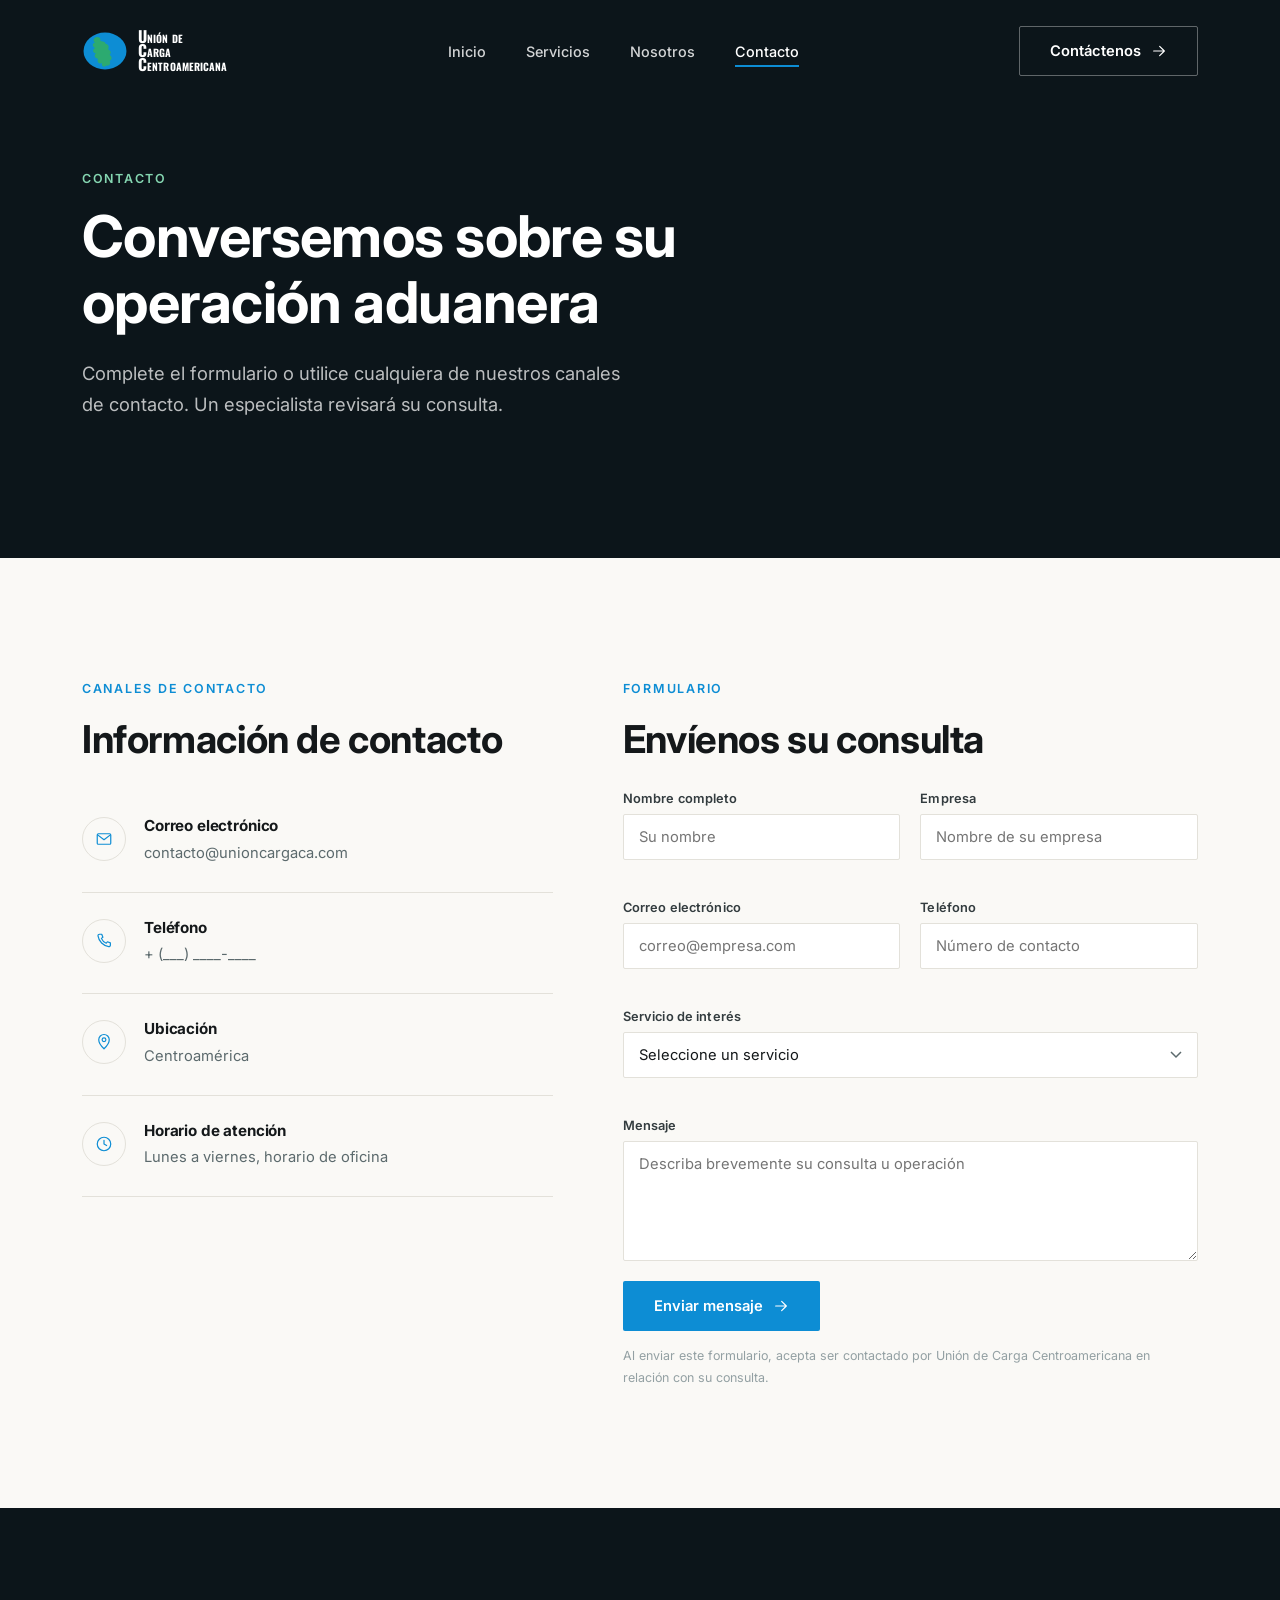
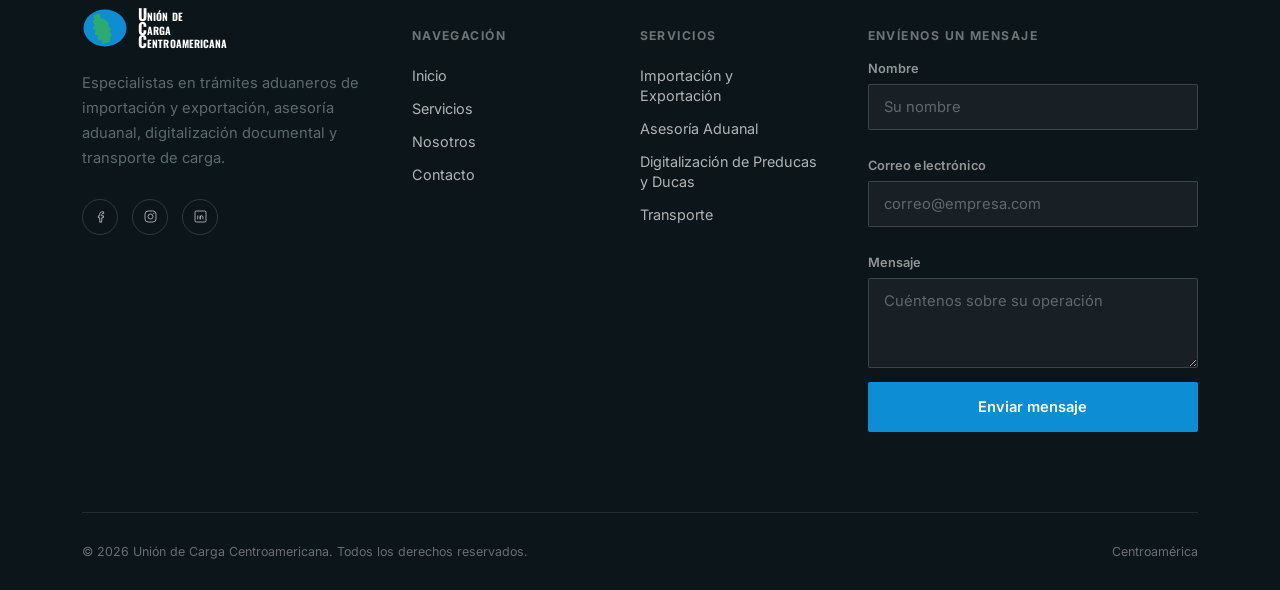
==== contacto.html @ 41005264 "Sitio web de Unión de Carga Centroamericana Sitio estático (HTML/CSS/JS) con inicio, servicios, noso" ====
<!DOCTYPE html>
<html lang="es">
<head>
<meta charset="UTF-8">
<meta name="viewport" content="width=device-width, initial-scale=1.0">
<title>Contacto | Unión de Carga Centroamericana</title>
<meta name="description" content="Contáctenos para recibir asesoría sobre sus trámites aduaneros de importación, exportación, digitalización y transporte de carga.">
<link rel="icon" href="data:image/svg+xml,%3Csvg xmlns='http://www.w3.org/2000/svg' viewBox='0 0 60 52'%3E%3Cellipse cx='30' cy='26' rx='28' ry='24' fill='%230D8DD4'/%3E%3Cpath d='M18 8 C22 7 25 9 24 13 C27 14 30 13 31 17 C34 17 36 20 34 24 C37 25 39 28 36 31 C39 33 40 37 36 39 C38 42 36 46 32 45 C29 48 25 46 26 42 C22 43 19 40 21 36 C17 36 15 32 18 29 C14 28 13 24 17 22 C13 20 13 16 17 15 C14 13 15 9 18 8 Z' fill='%232CAA70'/%3E%3C/svg%3E">
<link rel="preconnect" href="https://fonts.googleapis.com">
<link rel="preconnect" href="https://fonts.gstatic.com" crossorigin>
<link href="https://fonts.googleapis.com/css2?family=Inter:wght@400;500;600;700;800&family=Oswald:wght@600;700&display=swap" rel="stylesheet">
<link rel="stylesheet" href="css/style.css">
</head>
<body>

<header class="site-header">
  <div class="container">
    <a href="index.html" class="brand">
      <svg class="brand-mark" viewBox="0 0 60 52" xmlns="http://www.w3.org/2000/svg">
        <ellipse cx="30" cy="26" rx="28" ry="24" fill="#0D8DD4"/>
        <path d="M18 8 C22 7 25 9 24 13 C27 14 30 13 31 17 C34 17 36 20 34 24 C37 25 39 28 36 31 C39 33 40 37 36 39 C38 42 36 46 32 45 C29 48 25 46 26 42 C22 43 19 40 21 36 C17 36 15 32 18 29 C14 28 13 24 17 22 C13 20 13 16 17 15 C14 13 15 9 18 8 Z" fill="#2CAA70"/>
      </svg>
      <span class="brand-name">
        <span class="word"><span class="cap">U</span>nión de</span>
        <span class="word"><span class="cap">C</span>arga</span>
        <span class="word"><span class="cap">C</span>entroamericana</span>
      </span>
    </a>
    <nav class="nav-links">
      <a href="index.html">Inicio</a>
      <a href="servicios.html">Servicios</a>
      <a href="nosotros.html">Nosotros</a>
      <a href="contacto.html">Contacto</a>
    </nav>
    <div class="nav-right">
      <a href="contacto.html" class="btn btn-outline">
        Contáctenos
        <svg viewBox="0 0 24 24" fill="none" stroke="currentColor" stroke-width="1.8" stroke-linecap="round" stroke-linejoin="round"><path d="M4 12h16M13 5l7 7-7 7"/></svg>
      </a>
    </div>
    <button class="nav-toggle" aria-label="Abrir menú"><span></span><span></span><span></span></button>
  </div>
</header>

<!-- HERO -->
<section class="hero hero-page">
  <div class="container hero-content">
    <p class="eyebrow on-dark">Contacto</p>
    <h1>Conversemos sobre su operación aduanera</h1>
    <p class="lede">Complete el formulario o utilice cualquiera de nuestros canales de contacto. Un especialista revisará su consulta.</p>
  </div>
</section>

<!-- CONTACTO -->
<section class="section">
  <div class="container">
    <div class="contact-grid">

      <div class="contact-info reveal">
        <p class="eyebrow">Canales de contacto</p>
        <h2 style="margin-bottom:30px;">Información de contacto</h2>

        <div class="contact-info-item">
          <div class="svc-icon">
            <svg viewBox="0 0 24 24" fill="none" stroke="currentColor" stroke-width="1.6" stroke-linecap="round" stroke-linejoin="round"><rect x="3" y="5" width="18" height="14" rx="1.5"/><path d="M3.5 6.5l8.5 6.5 8.5-6.5"/></svg>
          </div>
          <div>
            <h4>Correo electrónico</h4>
            <p><a href="mailto:contacto@unioncargaca.com">contacto@unioncargaca.com</a></p>
          </div>
        </div>

        <div class="contact-info-item">
          <div class="svc-icon">
            <svg viewBox="0 0 24 24" fill="none" stroke="currentColor" stroke-width="1.6" stroke-linecap="round" stroke-linejoin="round"><path d="M6 3h3l1.5 4-2 1.5a12 12 0 006.5 6.5l1.5-2 4 1.5v3a2 2 0 01-2.2 2A17 17 0 014 5.2 2 2 0 016 3z"/></svg>
          </div>
          <div>
            <h4>Teléfono</h4>
            <p><a href="tel:+50000000000">+ (___) ____-____</a></p>
          </div>
        </div>

        <div class="contact-info-item">
          <div class="svc-icon">
            <svg viewBox="0 0 24 24" fill="none" stroke="currentColor" stroke-width="1.6" stroke-linecap="round" stroke-linejoin="round"><path d="M12 21s7-6.5 7-12a7 7 0 10-14 0c0 5.5 7 12 7 12z"/><circle cx="12" cy="9" r="2.5"/></svg>
          </div>
          <div>
            <h4>Ubicación</h4>
            <p>Centroamérica</p>
          </div>
        </div>

        <div class="contact-info-item">
          <div class="svc-icon">
            <svg viewBox="0 0 24 24" fill="none" stroke="currentColor" stroke-width="1.6" stroke-linecap="round" stroke-linejoin="round"><circle cx="12" cy="12" r="9"/><path d="M12 7v5l3.5 2"/></svg>
          </div>
          <div>
            <h4>Horario de atención</h4>
            <p>Lunes a viernes, horario de oficina</p>
          </div>
        </div>
      </div>

      <div class="contact-form-wrap reveal reveal-delay-1">
        <p class="eyebrow">Formulario</p>
        <h2 style="margin-bottom:30px;">Envíenos su consulta</h2>

        <form data-contact-form novalidate>
          <div class="form-grid">
            <div class="field">
              <label for="c-name">Nombre completo</label>
              <input type="text" id="c-name" name="name" placeholder="Su nombre" required>
            </div>
            <div class="field">
              <label for="c-company">Empresa</label>
              <input type="text" id="c-company" name="company" placeholder="Nombre de su empresa">
            </div>
            <div class="field">
              <label for="c-email">Correo electrónico</label>
              <input type="email" id="c-email" name="email" placeholder="correo@empresa.com" required>
            </div>
            <div class="field">
              <label for="c-phone">Teléfono</label>
              <input type="tel" id="c-phone" name="phone" placeholder="Número de contacto">
            </div>
            <div class="field full">
              <label for="c-service">Servicio de interés</label>
              <select id="c-service" name="service">
                <option value="">Seleccione un servicio</option>
                <option value="importacion-exportacion">Importación y Exportación</option>
                <option value="asesoria-aduanal">Asesoría Aduanal</option>
                <option value="digitalizacion">Digitalización de Preducas y Ducas</option>
                <option value="transporte">Servicio de Transporte</option>
                <option value="otro">Otro</option>
              </select>
            </div>
            <div class="field full">
              <label for="c-message">Mensaje</label>
              <textarea id="c-message" name="message" placeholder="Describa brevemente su consulta u operación" required></textarea>
            </div>
          </div>
          <button type="submit" class="btn btn-primary">
            Enviar mensaje
            <svg viewBox="0 0 24 24" fill="none" stroke="currentColor" stroke-width="1.8" stroke-linecap="round" stroke-linejoin="round"><path d="M4 12h16M13 5l7 7-7 7"/></svg>
          </button>
          <p class="form-status"></p>
          <p class="form-note">Al enviar este formulario, acepta ser contactado por Unión de Carga Centroamericana en relación con su consulta.</p>
        </form>
      </div>

    </div>
  </div>
</section>

<!-- FOOTER -->
<footer class="site-footer">
  <div class="container">
    <div class="footer-top">
      <div class="footer-brand">
        <a href="index.html" class="brand">
          <svg class="brand-mark" viewBox="0 0 60 52" xmlns="http://www.w3.org/2000/svg">
            <ellipse cx="30" cy="26" rx="28" ry="24" fill="#0D8DD4"/>
            <path d="M18 8 C22 7 25 9 24 13 C27 14 30 13 31 17 C34 17 36 20 34 24 C37 25 39 28 36 31 C39 33 40 37 36 39 C38 42 36 46 32 45 C29 48 25 46 26 42 C22 43 19 40 21 36 C17 36 15 32 18 29 C14 28 13 24 17 22 C13 20 13 16 17 15 C14 13 15 9 18 8 Z" fill="#2CAA70"/>
          </svg>
          <span class="brand-name">
            <span class="word"><span class="cap">U</span>nión de</span>
            <span class="word"><span class="cap">C</span>arga</span>
            <span class="word"><span class="cap">C</span>entroamericana</span>
          </span>
        </a>
        <p>Especialistas en trámites aduaneros de importación y exportación, asesoría aduanal, digitalización documental y transporte de carga.</p>
        <div class="footer-social" style="margin-top:28px;">
          <a href="#" aria-label="Facebook"><svg viewBox="0 0 24 24" fill="none" stroke="currentColor" stroke-width="1.6"><path d="M14 21v-7h2.5l.5-3H14V9c0-1 .3-1.7 1.7-1.7H17V4.6C16.7 4.5 15.8 4.4 14.7 4.4c-2.3 0-3.9 1.4-3.9 4V11H8.5v3H10.8v7h3.2z"/></svg></a>
          <a href="#" aria-label="Instagram"><svg viewBox="0 0 24 24" fill="none" stroke="currentColor" stroke-width="1.6"><rect x="3.2" y="3.2" width="17.6" height="17.6" rx="5"/><circle cx="12" cy="12" r="4"/><circle cx="17.3" cy="6.8" r="1" fill="currentColor" stroke="none"/></svg></a>
          <a href="#" aria-label="LinkedIn"><svg viewBox="0 0 24 24" fill="none" stroke="currentColor" stroke-width="1.6"><rect x="3.2" y="3.2" width="17.6" height="17.6" rx="2"/><path d="M7.5 10.5v6M7.5 7.7v.02M11.5 16.5v-3.5a2.2 2.2 0 014.4 0v3.5M11.5 10.5v6"/></svg></a>
        </div>
      </div>

      <div class="footer-col">
        <h5>Navegación</h5>
        <ul>
          <li><a href="index.html">Inicio</a></li>
          <li><a href="servicios.html">Servicios</a></li>
          <li><a href="nosotros.html">Nosotros</a></li>
          <li><a href="contacto.html">Contacto</a></li>
        </ul>
      </div>

      <div class="footer-col">
        <h5>Servicios</h5>
        <ul>
          <li><a href="servicios.html#importacion-exportacion">Importación y Exportación</a></li>
          <li><a href="servicios.html#asesoria-aduanal">Asesoría Aduanal</a></li>
          <li><a href="servicios.html#digitalizacion">Digitalización de Preducas y Ducas</a></li>
          <li><a href="servicios.html#transporte">Transporte</a></li>
        </ul>
      </div>

      <div class="footer-col form-col">
        <h5>Envíenos un mensaje</h5>
        <form class="footer-form" data-contact-form novalidate>
          <div class="form-grid">
            <div class="field full">
              <label for="f-name">Nombre</label>
              <input type="text" id="f-name" name="name" placeholder="Su nombre" required>
            </div>
            <div class="field full">
              <label for="f-email">Correo electrónico</label>
              <input type="email" id="f-email" name="email" placeholder="correo@empresa.com" required>
            </div>
            <div class="field full">
              <label for="f-message">Mensaje</label>
              <textarea id="f-message" name="message" placeholder="Cuéntenos sobre su operación" required></textarea>
            </div>
          </div>
          <button type="submit" class="btn btn-primary btn-block">Enviar mensaje</button>
          <p class="form-status"></p>
        </form>
      </div>
    </div>

    <div class="footer-bottom">
      <p>&copy; <span id="year"></span> Unión de Carga Centroamericana. Todos los derechos reservados.</p>
      <p>Centroamérica</p>
    </div>
  </div>
</footer>

<script>document.getElementById('year').textContent = new Date().getFullYear();</script>
<script src="js/main.js"></script>
</body>
</html>
---- css/style.css ----
/* ==========================================================================
   Unión de Carga Centroamericana — Design System
   ========================================================================== */

:root {
  /* Brand — solid colors only, no gradients or blends */
  --primary-900: #074e75;
  --primary-700: #0D8DD4;
  --primary-light: #70bfeb;
  --primary-100: #e8f2f8;

  --secondary-900: #185e3e;
  --secondary-700: #2CAA70;
  --secondary-light: #85d6b1;
  --secondary-100: #eaf5f0;

  --tertiary-700: #2BA663;

  /* Neutrals */
  --ink-900: #14181a;
  --ink-700: #333c3f;
  --ink-500: #5c6a6d;
  --ink-300: #93a0a3;
  --line: #e3e1da;
  --bg: #faf9f6;
  --bg-alt: #f2f1eb;
  --white: #ffffff;
  --hero-bg: #0c151a;

  /* Type */
  --font: 'Inter', -apple-system, BlinkMacSystemFont, 'Segoe UI', sans-serif;

  /* Layout */
  --container: 1180px;
  --radius: 2px;
  --ease: cubic-bezier(0.22, 1, 0.36, 1);
}

/* ---------- Reset ---------- */
*, *::before, *::after { box-sizing: border-box; }
html { scroll-behavior: smooth; }
body, h1, h2, h3, h4, p, figure, blockquote { margin: 0; }
ul, ol { margin: 0; padding: 0; list-style: none; }
img { max-width: 100%; display: block; }
a { color: inherit; text-decoration: none; }
button { font: inherit; cursor: pointer; }
input, textarea, select { font: inherit; }
svg { display: block; }

body {
  font-family: var(--font);
  color: var(--ink-900);
  background: var(--bg);
  -webkit-font-smoothing: antialiased;
  overflow-x: hidden;
}

.container {
  width: 100%;
  max-width: var(--container);
  margin: 0 auto;
  padding: 0 32px;
}

/* ---------- Typography ---------- */
h1, h2, h3, h4 { font-weight: 700; line-height: 1.15; letter-spacing: -0.01em; }
h1 { font-size: clamp(2.4rem, 4.5vw, 4rem); }
h2 { font-size: clamp(1.9rem, 3vw, 2.6rem); }
h3 { font-size: clamp(1.25rem, 2vw, 1.5rem); }
p { line-height: 1.7; color: var(--ink-500); }

.eyebrow {
  display: block;
  font-size: 0.78rem;
  font-weight: 600;
  letter-spacing: 0.14em;
  text-transform: uppercase;
  color: var(--primary-700);
  margin-bottom: 18px;
}
.eyebrow.on-dark { color: var(--secondary-light); }

.section-head {
  max-width: 640px;
  margin-bottom: 56px;
}
.section-head.center { margin-left: auto; margin-right: auto; text-align: center; }
.section-head h2 { color: var(--ink-900); }
.section-head p { margin-top: 16px; font-size: 1.05rem; }

/* ---------- Buttons ---------- */
.btn {
  display: inline-flex;
  align-items: center;
  gap: 10px;
  padding: 15px 30px;
  border-radius: var(--radius);
  font-weight: 600;
  font-size: 0.92rem;
  border: 1px solid transparent;
  transition: transform 0.35s var(--ease), background 0.25s ease, border-color 0.25s ease, color 0.25s ease, box-shadow 0.25s ease;
  white-space: nowrap;
}
.btn svg { width: 16px; height: 16px; transition: transform 0.3s var(--ease); }
.btn:hover svg { transform: translateX(3px); }

.btn-primary {
  background: var(--primary-700);
  color: var(--white);
}
.btn-primary:hover { background: var(--primary-900); box-shadow: 0 8px 20px -8px rgba(13,141,212,0.5); }

.btn-outline {
  background: transparent;
  border-color: rgba(255,255,255,0.35);
  color: var(--white);
}
.btn-outline:hover { border-color: var(--white); background: rgba(255,255,255,0.08); }

.btn-line {
  background: transparent;
  border-color: var(--line);
  color: var(--ink-900);
}
.btn-line:hover { border-color: var(--ink-900); }

.btn-red {
  background: var(--secondary-700);
  color: var(--white);
}
.btn-red:hover { background: var(--secondary-900); box-shadow: 0 8px 20px -8px rgba(44,170,112,0.5); }

.btn-block { width: 100%; justify-content: center; }

/* ---------- Header ---------- */
.site-header {
  position: fixed;
  top: 0; left: 0; right: 0;
  z-index: 500;
  padding: 26px 0;
  transition: padding 0.4s var(--ease), background 0.4s var(--ease), box-shadow 0.4s var(--ease), border-color 0.4s ease;
  border-bottom: 1px solid transparent;
}
.site-header .container { display: flex; align-items: center; justify-content: space-between; }

.site-header.is-scrolled {
  padding: 14px 0;
  background: rgba(250,249,246,0.92);
  backdrop-filter: blur(10px);
  border-color: var(--line);
  box-shadow: 0 6px 24px -18px rgba(0,0,0,0.3);
}

.brand { display: flex; align-items: center; gap: 10px; }
.brand-mark { width: 46px; height: 40px; flex-shrink: 0; transition: 0.4s ease; }

.brand-name {
  display: flex;
  flex-direction: column;
  line-height: 0.85;
  font-family: 'Oswald', 'Inter', sans-serif;
}
.brand-name .word {
  font-weight: 700;
  text-transform: uppercase;
  letter-spacing: 0.01em;
  font-size: 0.64rem;
  color: var(--white);
  transition: color 0.4s ease;
}
.brand-name .cap { font-size: 1.55em; }
.is-scrolled .brand-name .word { color: var(--ink-900); }
.footer-brand .brand-name .word { color: var(--white); }

.nav-links { display: flex; align-items: center; gap: 40px; }
.nav-links a {
  font-size: 0.9rem; font-weight: 500; color: rgba(255,255,255,0.82);
  position: relative; padding: 4px 0; transition: color 0.3s ease;
}
.nav-links a::after {
  content: ''; position: absolute; left: 0; bottom: -3px; width: 0; height: 2px;
  background: var(--primary-700); transition: width 0.3s var(--ease);
}
.nav-links a:hover, .nav-links a.active { color: var(--white); }
.is-scrolled .nav-links a { color: var(--ink-700); }
.is-scrolled .nav-links a:hover, .is-scrolled .nav-links a.active { color: var(--ink-900); }
.nav-links a:hover::after, .nav-links a.active::after { width: 100%; }

.nav-right { display: flex; align-items: center; gap: 28px; }
.is-scrolled .btn-outline { border-color: var(--line); color: var(--ink-900); }
.is-scrolled .btn-outline:hover { border-color: var(--ink-900); background: rgba(0,0,0,0.04); }

.nav-toggle {
  display: none; flex-direction: column; gap: 5px; background: none; border: none; padding: 6px; z-index: 600;
}
.nav-toggle span { width: 24px; height: 2px; background: var(--white); transition: 0.3s ease; }
.is-scrolled .nav-toggle span { background: var(--ink-900); }
.nav-open .nav-toggle span:nth-child(1) { transform: translateY(7px) rotate(45deg); }
.nav-open .nav-toggle span:nth-child(2) { opacity: 0; }
.nav-open .nav-toggle span:nth-child(3) { transform: translateY(-7px) rotate(-45deg); }

/* ---------- Hero / Parallax ---------- */
.hero {
  position: relative;
  min-height: 100vh;
  display: flex;
  align-items: center;
  overflow: hidden;
  background: var(--hero-bg);
  isolation: isolate;
}
.hero-page {
  min-height: 62vh;
}

.hero-content {
  position: relative;
  z-index: 5;
  padding-top: 90px;
}
.hero-content h1 { color: var(--white); max-width: 780px; }
.hero-content .lede {
  color: rgba(255,255,255,0.72);
  font-size: 1.15rem;
  max-width: 560px;
  margin-top: 22px;
}
.hero-actions { display: flex; gap: 16px; margin-top: 40px; flex-wrap: wrap; }

.hero-strip {
  position: relative; z-index: 5;
  border-top: 1px solid rgba(255,255,255,0.12);
  margin-top: 80px;
}
.hero-strip .container {
  display: flex; flex-wrap: wrap; gap: 8px 40px;
  padding: 22px 32px;
}
.hero-strip-item {
  display: flex; align-items: center; gap: 10px;
  font-size: 0.82rem; font-weight: 500; color: rgba(255,255,255,0.62);
  letter-spacing: 0.02em;
}
.hero-strip-item svg { width: 15px; height: 15px; color: var(--secondary-light); flex-shrink: 0; }

.scroll-cue {
  position: absolute; bottom: 28px; left: 50%; transform: translateX(-50%);
  z-index: 5; display: flex; flex-direction: column; align-items: center; gap: 10px;
  color: rgba(255,255,255,0.5); font-size: 0.7rem; letter-spacing: 0.14em; text-transform: uppercase;
}
.scroll-cue .line { width: 1px; height: 34px; background: rgba(255,255,255,0.35); animation: scrollcue 2.2s ease-in-out infinite; }
@keyframes scrollcue { 0% { opacity: 0.2; } 50% { opacity: 1; } 100% { opacity: 0.2; } }

/* Page hero (interior pages) */
.hero-page .hero-content { padding-top: 90px; padding-bottom: 60px; }
.hero-page .eyebrow.on-dark { margin-bottom: 14px; }

/* ---------- Sections ---------- */
section { position: relative; }
.section { padding: 120px 0; }
.section-tight { padding: 90px 0; }
.section-alt { background: var(--bg-alt); }
.section-dark {
  background: var(--hero-bg);
  color: var(--white);
}
.section-dark p { color: rgba(255,255,255,0.62); }
.section-dark h2, .section-dark h3 { color: var(--white); }

/* ---------- Services Grid ---------- */
.svc-grid {
  display: grid;
  grid-template-columns: repeat(4, 1fr);
  gap: 1px;
  background: var(--line);
  border: 1px solid var(--line);
}
.svc-card {
  background: var(--white);
  padding: 44px 32px;
  transition: background 0.35s ease, transform 0.35s var(--ease);
}
.svc-card:hover { background: var(--primary-900); transform: translateY(-4px); }
.svc-card:hover .svc-icon { background: var(--secondary-700); border-color: var(--secondary-700); }
.svc-card:hover .svc-icon svg { color: var(--white); }
.svc-card:hover h3, .svc-card:hover p, .svc-card:hover .svc-link { color: var(--white); }
.svc-card:hover p { color: rgba(255,255,255,0.68); }
.svc-card:hover .svc-link svg { color: var(--secondary-light); }

.svc-icon {
  width: 52px; height: 52px;
  display: flex; align-items: center; justify-content: center;
  border: 1px solid var(--line);
  border-radius: 50%;
  margin-bottom: 26px;
  transition: 0.35s ease;
}
.svc-icon svg { width: 22px; height: 22px; color: var(--primary-700); transition: 0.35s ease; }
.svc-card h3 { margin-bottom: 12px; transition: color 0.35s ease; }
.svc-card p { font-size: 0.93rem; transition: color 0.35s ease; }
.svc-link {
  display: inline-flex; align-items: center; gap: 8px;
  margin-top: 20px; font-size: 0.82rem; font-weight: 600;
  color: var(--primary-700); transition: color 0.35s ease;
}
.svc-link svg { width: 13px; height: 13px; }

/* Services detail (servicios.html) */
.svc-detail {
  display: grid;
  grid-template-columns: 0.85fr 1.15fr;
  gap: 64px;
  align-items: center;
  padding: 80px 0;
  border-bottom: 1px solid var(--line);
}
.svc-detail:last-child { border-bottom: none; }
.svc-detail.reverse { grid-template-columns: 1.15fr 0.85fr; }
.svc-detail.reverse .svc-detail-visual { order: 2; }
.svc-detail-num {
  font-size: 5.5rem; font-weight: 800; color: transparent;
  -webkit-text-stroke: 1.5px var(--line);
  line-height: 1; margin-bottom: 10px;
}
.svc-detail-body ul { margin-top: 24px; display: flex; flex-direction: column; gap: 14px; }
.svc-detail-body li {
  display: flex; align-items: flex-start; gap: 12px;
  font-size: 0.95rem; color: var(--ink-700);
}
.svc-detail-body li svg { width: 16px; height: 16px; color: var(--primary-700); flex-shrink: 0; margin-top: 3px; }
.svc-detail-visual {
  aspect-ratio: 4 / 3.4;
  background: var(--primary-900);
  position: relative;
  overflow: hidden;
  border-radius: var(--radius);
}
.svc-detail-visual svg { position: absolute; }

/* ---------- Process steps ---------- */
.process {
  display: grid;
  grid-template-columns: repeat(4, 1fr);
  gap: 40px;
  counter-reset: step;
}
.process-step { position: relative; padding-top: 34px; }
.process-step::before {
  counter-increment: step;
  content: counter(step, decimal-leading-zero);
  position: absolute; top: 0; left: 0;
  font-size: 0.78rem; font-weight: 700; letter-spacing: 0.08em;
  color: var(--tertiary-700);
}
.process-step::after {
  content: ''; position: absolute; top: 10px; left: 34px; right: -20px; height: 1px;
  background: var(--line);
}
.process-step:last-child::after { display: none; }
.process-step h4 { font-size: 1.05rem; margin-bottom: 10px; margin-top: 12px; }
.process-step p { font-size: 0.9rem; }

/* ---------- About / Mission Vision ---------- */
.mv-grid {
  display: grid;
  grid-template-columns: repeat(2, 1fr);
  gap: 1px;
  background: var(--line);
  border: 1px solid var(--line);
}
.mv-card { background: var(--white); padding: 56px 48px; }
.mv-card .svc-icon { margin-bottom: 30px; }
.mv-card h3 { margin-bottom: 16px; }

.split {
  display: grid;
  grid-template-columns: 1fr 1fr;
  gap: 80px;
  align-items: center;
}
.split-visual { position: relative; aspect-ratio: 1/1; }
.timeline { display: flex; flex-direction: column; margin-top: 12px; }
.timeline-item {
  display: grid; grid-template-columns: 90px 1fr;
  gap: 28px; padding: 28px 0; border-top: 1px solid var(--line);
}
.timeline-item:last-child { padding-bottom: 0; }
.timeline-year { font-weight: 700; color: var(--primary-700); font-size: 0.95rem; }
.timeline-item h4 { margin-bottom: 8px; }
.timeline-item p { font-size: 0.92rem; }

.values-grid {
  display: grid;
  grid-template-columns: repeat(4, 1fr);
  gap: 36px;
}
.value-item { text-align: left; }
.value-item .svc-icon { margin-bottom: 22px; }
.value-item h4 { margin-bottom: 10px; font-size: 1rem; }
.value-item p { font-size: 0.88rem; }

/* ---------- CTA band ---------- */
.cta-band {
  position: relative;
  overflow: hidden;
  background: var(--primary-900);
  padding: 90px 0;
  text-align: center;
}
.cta-band h2 { color: var(--white); max-width: 620px; margin: 0 auto; }
.cta-band p { color: rgba(255,255,255,0.65); max-width: 520px; margin: 18px auto 0; }
.cta-band .hero-actions { justify-content: center; margin-top: 36px; }

/* ---------- Contact ---------- */
.contact-grid {
  display: grid;
  grid-template-columns: 0.9fr 1.1fr;
  gap: 70px;
}
.contact-info-item {
  display: flex; gap: 18px;
  padding: 26px 0;
  border-bottom: 1px solid var(--line);
}
.contact-info-item:first-child { padding-top: 0; }
.contact-info-item .svc-icon { flex-shrink: 0; margin-bottom: 0; width: 44px; height: 44px; }
.contact-info-item .svc-icon svg { width: 18px; height: 18px; }
.contact-info-item h4 { font-size: 0.95rem; margin-bottom: 6px; }
.contact-info-item p { font-size: 0.92rem; }
.contact-info-item a:hover { color: var(--primary-700); }

.form-grid { display: grid; grid-template-columns: 1fr 1fr; gap: 20px; }
.field { display: flex; flex-direction: column; gap: 8px; margin-bottom: 20px; }
.field.full { grid-column: 1 / -1; }
.field label { font-size: 0.8rem; font-weight: 600; color: var(--ink-700); letter-spacing: 0.01em; }
.field input, .field textarea, .field select {
  border: 1px solid var(--line);
  background: var(--white);
  padding: 13px 15px;
  border-radius: var(--radius);
  font-size: 0.92rem;
  color: var(--ink-900);
  transition: border-color 0.25s ease, box-shadow 0.25s ease;
  width: 100%;
}
.field textarea { resize: vertical; min-height: 120px; }
.field input:focus, .field textarea:focus, .field select:focus {
  outline: none; border-color: var(--primary-700);
  box-shadow: 0 0 0 3px var(--primary-100);
}
.field select { appearance: none; background-image: url("data:image/svg+xml,%3Csvg xmlns='http://www.w3.org/2000/svg' width='12' height='8'%3E%3Cpath d='M1 1l5 5 5-5' stroke='%235c6a6d' stroke-width='1.5' fill='none' fill-rule='evenodd'/%3E%3C/svg%3E"); background-repeat: no-repeat; background-position: right 15px center; }
.form-note { font-size: 0.78rem; color: var(--ink-300); margin-top: 14px; }
.form-status { font-size: 0.85rem; margin-top: 14px; display: none; padding: 12px 16px; border-radius: var(--radius); }
.form-status.show { display: block; }
.form-status.ok { background: var(--secondary-100); color: var(--secondary-900); }
.form-status.err { background: var(--bg-alt); color: var(--ink-900); border: 1px solid var(--line); border-left: 3px solid var(--primary-700); }

/* Compact footer form */
.footer-form .field { margin-bottom: 14px; }
.footer-form .form-grid { gap: 14px; }
.footer-form input, .footer-form textarea {
  background: rgba(255,255,255,0.05);
  border-color: rgba(255,255,255,0.16);
  color: var(--white);
}
.footer-form textarea { min-height: 90px; }
.footer-form .field label { color: rgba(255,255,255,0.55); }
.footer-form input::placeholder, .footer-form textarea::placeholder { color: rgba(255,255,255,0.32); }
.footer-form input:focus, .footer-form textarea:focus { border-color: var(--secondary-light); box-shadow: none; background: rgba(255,255,255,0.08); }

/* ---------- Footer ---------- */
.site-footer { background: var(--hero-bg); color: rgba(255,255,255,0.6); padding-top: 100px; }
.footer-top {
  display: grid;
  grid-template-columns: 1.1fr 0.7fr 0.7fr 1.3fr;
  gap: 50px;
  padding-bottom: 80px;
  border-bottom: 1px solid rgba(255,255,255,0.1);
}
.footer-brand p { margin-top: 22px; max-width: 300px; font-size: 0.92rem; }
.footer-col h5 {
  font-size: 0.76rem; font-weight: 700; letter-spacing: 0.12em; text-transform: uppercase;
  color: rgba(255,255,255,0.4); margin-bottom: 22px;
}
.footer-col ul { display: flex; flex-direction: column; gap: 13px; }
.footer-col a, .footer-col span { font-size: 0.9rem; color: rgba(255,255,255,0.68); transition: color 0.25s ease; }
.footer-col a:hover { color: var(--secondary-light); }
.footer-col.form-col h5 { margin-bottom: 18px; }

.footer-bottom {
  display: flex; align-items: center; justify-content: space-between;
  padding: 28px 0; flex-wrap: wrap; gap: 14px;
}
.footer-bottom p { font-size: 0.78rem; color: rgba(255,255,255,0.38); }
.footer-social { display: flex; gap: 14px; }
.footer-social a {
  width: 36px; height: 36px; border-radius: 50%;
  border: 1px solid rgba(255,255,255,0.15);
  display: flex; align-items: center; justify-content: center;
  transition: 0.3s ease;
}
.footer-social a svg { width: 15px; height: 15px; color: rgba(255,255,255,0.6); }
.footer-social a:hover { border-color: var(--secondary-light); background: rgba(133,214,177,0.08); }
.footer-social a:hover svg { color: var(--secondary-light); }

/* ---------- Reveal animation ---------- */
.reveal { opacity: 0; transform: translateY(28px); transition: opacity 0.8s var(--ease), transform 0.8s var(--ease); }
.reveal.in-view { opacity: 1; transform: translateY(0); }
.reveal-delay-1.in-view { transition-delay: 0.1s; }
.reveal-delay-2.in-view { transition-delay: 0.2s; }
.reveal-delay-3.in-view { transition-delay: 0.3s; }

/* ---------- Utility ---------- */
.hidden-page-hero-graphic { position: absolute; z-index: 2; }

/* ---------- Responsive ---------- */
@media (max-width: 1080px) {
  .svc-grid { grid-template-columns: repeat(2, 1fr); }
  .mv-grid { grid-template-columns: 1fr; }
  .values-grid { grid-template-columns: repeat(2, 1fr); }
  .process { grid-template-columns: repeat(2, 1fr); row-gap: 50px; }
  .process-step::after { display: none; }
  .footer-top { grid-template-columns: 1fr 1fr; gap: 48px 56px; }
  .footer-form { grid-column: 1 / -1; }
}

@media (max-width: 860px) {
  .nav-links { position: fixed; inset: 0; top: 0; background: var(--hero-bg); flex-direction: column; justify-content: center; gap: 34px; transform: translateX(100%); transition: transform 0.45s var(--ease); z-index: 550; }
  .nav-open .nav-links { transform: translateX(0); }
  .nav-links a { color: var(--white); font-size: 1.3rem; }
  .nav-toggle { display: flex; }
  .nav-right .btn-outline { display: none; }
  .split { grid-template-columns: 1fr; gap: 48px; }
  .split-visual { order: -1; max-width: 320px; margin: 0 auto; }
  .svc-detail, .svc-detail.reverse { grid-template-columns: 1fr; gap: 36px; }
  .svc-detail.reverse .svc-detail-visual { order: 0; }
  .svc-detail-visual { max-width: 420px; }
  .contact-grid { grid-template-columns: 1fr; gap: 56px; }
}

@media (max-width: 640px) {
  .container { padding-left: 22px; padding-right: 22px; }
  .section { padding: 80px 0; }
  .section-tight { padding: 64px 0; }
  .svc-grid { grid-template-columns: 1fr; }
  .values-grid { grid-template-columns: 1fr; }
  .process { grid-template-columns: 1fr; }
  .form-grid { grid-template-columns: 1fr; }
  .footer-cols { grid-template-columns: 1fr; }
  .hero-strip .container { flex-direction: column; gap: 14px; padding: 22px; }
  .footer-bottom { flex-direction: column; align-items: flex-start; }
}
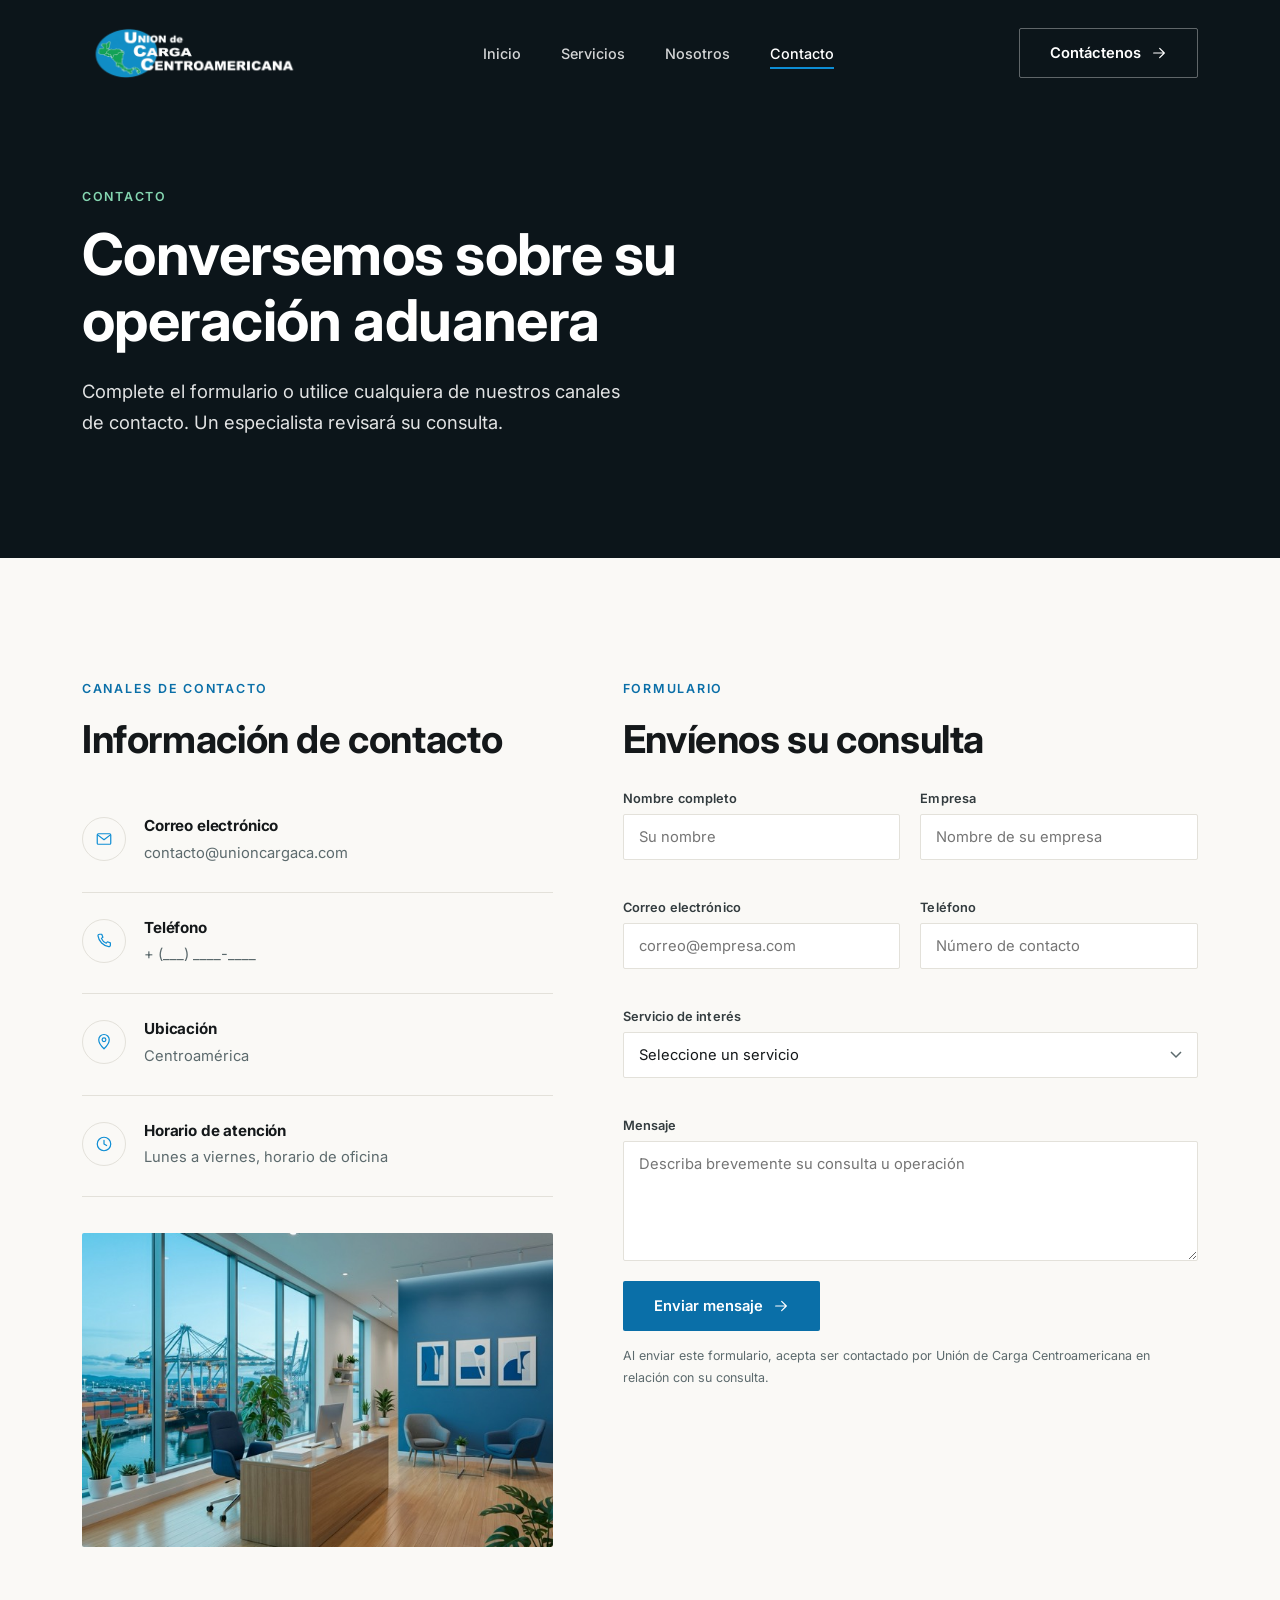
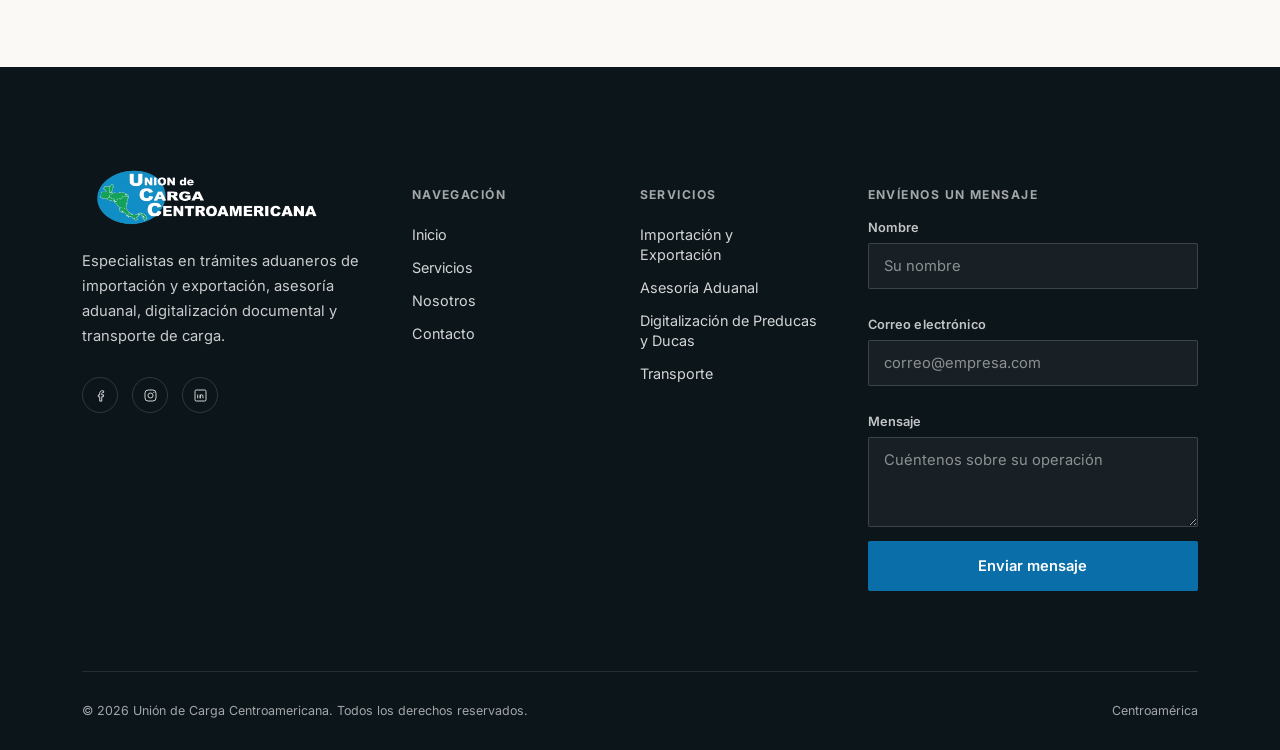
==== commit d9d3f4ae: "Video en el Hero, imágenes, logo real y mejoras de diseño responsive - Video de fondo optimizado en " ====
--- a/contacto.html
+++ b/contacto.html
@@ -5,10 +5,20 @@
 <meta name="viewport" content="width=device-width, initial-scale=1.0">
 <title>Contacto | Unión de Carga Centroamericana</title>
 <meta name="description" content="Contáctenos para recibir asesoría sobre sus trámites aduaneros de importación, exportación, digitalización y transporte de carga.">
+<meta property="og:type" content="website">
+<meta property="og:locale" content="es_LA">
+<meta property="og:site_name" content="Unión de Carga Centroamericana">
+<meta property="og:title" content="Contacto | Unión de Carga Centroamericana">
+<meta property="og:description" content="Contáctenos para recibir asesoría sobre sus trámites aduaneros de importación, exportación, digitalización y transporte de carga.">
+<meta property="og:url" content="https://oalfaro2019377.github.io/union-carga-ca/contacto.html">
+<meta property="og:image" content="https://oalfaro2019377.github.io/union-carga-ca/assets/og-imagen.jpg">
+<meta property="og:image:width" content="1200">
+<meta property="og:image:height" content="630">
+<meta name="twitter:card" content="summary_large_image">
 <link rel="icon" href="data:image/svg+xml,%3Csvg xmlns='http://www.w3.org/2000/svg' viewBox='0 0 60 52'%3E%3Cellipse cx='30' cy='26' rx='28' ry='24' fill='%230D8DD4'/%3E%3Cpath d='M18 8 C22 7 25 9 24 13 C27 14 30 13 31 17 C34 17 36 20 34 24 C37 25 39 28 36 31 C39 33 40 37 36 39 C38 42 36 46 32 45 C29 48 25 46 26 42 C22 43 19 40 21 36 C17 36 15 32 18 29 C14 28 13 24 17 22 C13 20 13 16 17 15 C14 13 15 9 18 8 Z' fill='%232CAA70'/%3E%3C/svg%3E">
 <link rel="preconnect" href="https://fonts.googleapis.com">
 <link rel="preconnect" href="https://fonts.gstatic.com" crossorigin>
-<link href="https://fonts.googleapis.com/css2?family=Inter:wght@400;500;600;700;800&family=Oswald:wght@600;700&display=swap" rel="stylesheet">
+<link href="https://fonts.googleapis.com/css2?family=Inter:wght@400;500;600;700;800&display=swap" rel="stylesheet">
 <link rel="stylesheet" href="css/style.css">
 </head>
 <body>
@@ -16,15 +26,8 @@
 <header class="site-header">
   <div class="container">
     <a href="index.html" class="brand">
-      <svg class="brand-mark" viewBox="0 0 60 52" xmlns="http://www.w3.org/2000/svg">
-        <ellipse cx="30" cy="26" rx="28" ry="24" fill="#0D8DD4"/>
-        <path d="M18 8 C22 7 25 9 24 13 C27 14 30 13 31 17 C34 17 36 20 34 24 C37 25 39 28 36 31 C39 33 40 37 36 39 C38 42 36 46 32 45 C29 48 25 46 26 42 C22 43 19 40 21 36 C17 36 15 32 18 29 C14 28 13 24 17 22 C13 20 13 16 17 15 C14 13 15 9 18 8 Z" fill="#2CAA70"/>
-      </svg>
-      <span class="brand-name">
-        <span class="word"><span class="cap">U</span>nión de</span>
-        <span class="word"><span class="cap">C</span>arga</span>
-        <span class="word"><span class="cap">C</span>entroamericana</span>
-      </span>
+      <img class="brand-logo brand-logo--dark" src="assets/logo-oscuro.png" alt="Unión de Carga Centroamericana" width="900" height="224">
+      <img class="brand-logo brand-logo--light" src="assets/logo-claro.png" alt="" aria-hidden="true" width="900" height="224">
     </a>
     <nav class="nav-links">
       <a href="index.html">Inicio</a>
@@ -99,6 +102,10 @@
             <p>Lunes a viernes, horario de oficina</p>
           </div>
         </div>
+
+        <figure class="contact-photo">
+          <img src="assets/contacto-oficina-1200.jpg" srcset="assets/contacto-oficina-640.jpg 640w, assets/contacto-oficina-1200.jpg 1200w" sizes="(max-width: 860px) 100vw, 520px" width="1200" height="896" alt="Oficina moderna con recepción, plantas y vista a un puerto" loading="lazy" decoding="async">
+        </figure>
       </div>
 
       <div class="contact-form-wrap reveal reveal-delay-1">
@@ -158,15 +165,7 @@
     <div class="footer-top">
       <div class="footer-brand">
         <a href="index.html" class="brand">
-          <svg class="brand-mark" viewBox="0 0 60 52" xmlns="http://www.w3.org/2000/svg">
-            <ellipse cx="30" cy="26" rx="28" ry="24" fill="#0D8DD4"/>
-            <path d="M18 8 C22 7 25 9 24 13 C27 14 30 13 31 17 C34 17 36 20 34 24 C37 25 39 28 36 31 C39 33 40 37 36 39 C38 42 36 46 32 45 C29 48 25 46 26 42 C22 43 19 40 21 36 C17 36 15 32 18 29 C14 28 13 24 17 22 C13 20 13 16 17 15 C14 13 15 9 18 8 Z" fill="#2CAA70"/>
-          </svg>
-          <span class="brand-name">
-            <span class="word"><span class="cap">U</span>nión de</span>
-            <span class="word"><span class="cap">C</span>arga</span>
-            <span class="word"><span class="cap">C</span>entroamericana</span>
-          </span>
+          <img class="brand-logo" src="assets/logo-oscuro.png" alt="Unión de Carga Centroamericana" width="900" height="224" loading="lazy">
         </a>
         <p>Especialistas en trámites aduaneros de importación y exportación, asesoría aduanal, digitalización documental y transporte de carga.</p>
         <div class="footer-social" style="margin-top:28px;">
--- a/css/style.css
+++ b/css/style.css
@@ -6,15 +6,18 @@
   /* Brand — solid colors only, no gradients or blends */
   --primary-900: #074e75;
   --primary-700: #0D8DD4;
+  --primary-600: #0A6FA8;
   --primary-light: #70bfeb;
   --primary-100: #e8f2f8;
 
   --secondary-900: #185e3e;
   --secondary-700: #2CAA70;
+  --secondary-600: #1B8050;
   --secondary-light: #85d6b1;
   --secondary-100: #eaf5f0;
 
   --tertiary-700: #2BA663;
+  --tertiary-600: #1A7D48;
 
   /* Neutrals */
   --ink-900: #14181a;
@@ -38,7 +41,7 @@
 
 /* ---------- Reset ---------- */
 *, *::before, *::after { box-sizing: border-box; }
-html { scroll-behavior: smooth; }
+html { scroll-behavior: smooth; scroll-padding-top: 90px; -webkit-text-size-adjust: 100%; text-size-adjust: 100%; }
 body, h1, h2, h3, h4, p, figure, blockquote { margin: 0; }
 ul, ol { margin: 0; padding: 0; list-style: none; }
 img { max-width: 100%; display: block; }
@@ -75,7 +78,7 @@
   font-weight: 600;
   letter-spacing: 0.14em;
   text-transform: uppercase;
-  color: var(--primary-700);
+  color: var(--primary-600);
   margin-bottom: 18px;
 }
 .eyebrow.on-dark { color: var(--secondary-light); }
@@ -105,7 +108,7 @@
 .btn:hover svg { transform: translateX(3px); }
 
 .btn-primary {
-  background: var(--primary-700);
+  background: var(--primary-600);
   color: var(--white);
 }
 .btn-primary:hover { background: var(--primary-900); box-shadow: 0 8px 20px -8px rgba(13,141,212,0.5); }
@@ -125,7 +128,7 @@
 .btn-line:hover { border-color: var(--ink-900); }
 
 .btn-red {
-  background: var(--secondary-700);
+  background: var(--secondary-600);
   color: var(--white);
 }
 .btn-red:hover { background: var(--secondary-900); box-shadow: 0 8px 20px -8px rgba(44,170,112,0.5); }
@@ -151,26 +154,13 @@
   box-shadow: 0 6px 24px -18px rgba(0,0,0,0.3);
 }
 
-.brand { display: flex; align-items: center; gap: 10px; }
-.brand-mark { width: 46px; height: 40px; flex-shrink: 0; transition: 0.4s ease; }
-
-.brand-name {
-  display: flex;
-  flex-direction: column;
-  line-height: 0.85;
-  font-family: 'Oswald', 'Inter', sans-serif;
-}
-.brand-name .word {
-  font-weight: 700;
-  text-transform: uppercase;
-  letter-spacing: 0.01em;
-  font-size: 0.64rem;
-  color: var(--white);
-  transition: color 0.4s ease;
-}
-.brand-name .cap { font-size: 1.55em; }
-.is-scrolled .brand-name .word { color: var(--ink-900); }
-.footer-brand .brand-name .word { color: var(--white); }
+.brand { display: flex; align-items: center; }
+.brand-logo { height: 54px; width: auto; display: block; transition: height 0.4s var(--ease); }
+.site-header.is-scrolled .brand-logo { height: 46px; }
+.brand-logo--light { display: none; }
+.is-scrolled .brand-logo--light { display: block; }
+.is-scrolled .brand-logo--dark { display: none; }
+.footer-brand .brand-logo { height: 60px; }
 
 .nav-links { display: flex; align-items: center; gap: 40px; }
 .nav-links a {
@@ -203,14 +193,34 @@
 .hero {
   position: relative;
   min-height: 100vh;
+  min-height: 100svh;
   display: flex;
-  align-items: center;
+  flex-direction: column;
+  justify-content: center;
   overflow: hidden;
   background: var(--hero-bg);
   isolation: isolate;
 }
 .hero-page {
   min-height: 62vh;
+}
+
+.hero-video {
+  position: absolute;
+  inset: 0;
+  width: 100%;
+  height: 100%;
+  object-fit: cover;
+  z-index: 0;
+}
+.hero-overlay {
+  position: absolute;
+  inset: 0;
+  background: rgba(12, 21, 26, 0.66);
+  z-index: 1;
+}
+@media (prefers-reduced-motion: reduce) {
+  .hero-video { display: none; }
 }
 
 .hero-content {
@@ -220,7 +230,7 @@
 }
 .hero-content h1 { color: var(--white); max-width: 780px; }
 .hero-content .lede {
-  color: rgba(255,255,255,0.72);
+  color: rgba(255,255,255,0.88);
   font-size: 1.15rem;
   max-width: 560px;
   margin-top: 22px;
@@ -229,8 +239,7 @@
 
 .hero-strip {
   position: relative; z-index: 5;
-  border-top: 1px solid rgba(255,255,255,0.12);
-  margin-top: 80px;
+  margin-top: 64px;
 }
 .hero-strip .container {
   display: flex; flex-wrap: wrap; gap: 8px 40px;
@@ -238,21 +247,33 @@
 }
 .hero-strip-item {
   display: flex; align-items: center; gap: 10px;
-  font-size: 0.82rem; font-weight: 500; color: rgba(255,255,255,0.62);
+  font-size: 0.82rem; font-weight: 500; color: rgba(255,255,255,0.88);
   letter-spacing: 0.02em;
 }
 .hero-strip-item svg { width: 15px; height: 15px; color: var(--secondary-light); flex-shrink: 0; }
 
-.scroll-cue {
-  position: absolute; bottom: 28px; left: 50%; transform: translateX(-50%);
-  z-index: 5; display: flex; flex-direction: column; align-items: center; gap: 10px;
-  color: rgba(255,255,255,0.5); font-size: 0.7rem; letter-spacing: 0.14em; text-transform: uppercase;
-}
-.scroll-cue .line { width: 1px; height: 34px; background: rgba(255,255,255,0.35); animation: scrollcue 2.2s ease-in-out infinite; }
-@keyframes scrollcue { 0% { opacity: 0.2; } 50% { opacity: 1; } 100% { opacity: 0.2; } }
+/* Keyboard focus */
+a:focus-visible, button:focus-visible {
+  outline: 3px solid var(--primary-light);
+  outline-offset: 3px;
+}
+.is-scrolled a:focus-visible, .is-scrolled button:focus-visible,
+.section a:focus-visible, .section button:focus-visible {
+  outline-color: var(--primary-600);
+}
+
+/* Motion and no-JS fallbacks */
+@media (prefers-reduced-motion: reduce) {
+  html { scroll-behavior: auto; }
+  .reveal { opacity: 1; transform: none; transition: none; }
+  *, *::before, *::after { animation-duration: 0.01ms !important; transition-duration: 0.01ms !important; }
+}
+@media (scripting: none) {
+  .reveal { opacity: 1; transform: none; }
+}
 
 /* Page hero (interior pages) */
-.hero-page .hero-content { padding-top: 90px; padding-bottom: 60px; }
+.hero-page .hero-content { padding-top: 130px; padding-bottom: 64px; }
 .hero-page .eyebrow.on-dark { margin-bottom: 14px; }
 
 /* ---------- Sections ---------- */
@@ -280,12 +301,15 @@
   padding: 44px 32px;
   transition: background 0.35s ease, transform 0.35s var(--ease);
 }
-.svc-card:hover { background: var(--primary-900); transform: translateY(-4px); }
-.svc-card:hover .svc-icon { background: var(--secondary-700); border-color: var(--secondary-700); }
-.svc-card:hover .svc-icon svg { color: var(--white); }
-.svc-card:hover h3, .svc-card:hover p, .svc-card:hover .svc-link { color: var(--white); }
-.svc-card:hover p { color: rgba(255,255,255,0.68); }
-.svc-card:hover .svc-link svg { color: var(--secondary-light); }
+@media (hover: hover) {
+  .svc-card:hover { background: var(--primary-900); transform: translateY(-4px); }
+  .svc-card:hover .svc-icon { background: var(--secondary-600); border-color: var(--secondary-600); }
+  .svc-card:hover .svc-icon svg { color: var(--white); }
+  .svc-card:hover h3, .svc-card:hover p, .svc-card:hover .svc-link { color: var(--white); }
+  .svc-card:hover p { color: rgba(255,255,255,0.68); }
+  .svc-card:hover .svc-link svg { color: var(--secondary-light); }
+}
+.svc-card:active { background: var(--primary-100); }
 
 .svc-icon {
   width: 52px; height: 52px;
@@ -301,7 +325,7 @@
 .svc-link {
   display: inline-flex; align-items: center; gap: 8px;
   margin-top: 20px; font-size: 0.82rem; font-weight: 600;
-  color: var(--primary-700); transition: color 0.35s ease;
+  color: var(--primary-600); transition: color 0.35s ease;
 }
 .svc-link svg { width: 13px; height: 13px; }
 
@@ -322,6 +346,7 @@
   -webkit-text-stroke: 1.5px var(--line);
   line-height: 1; margin-bottom: 10px;
 }
+.svc-detail-body h3 { margin: 6px 0 14px; }
 .svc-detail-body ul { margin-top: 24px; display: flex; flex-direction: column; gap: 14px; }
 .svc-detail-body li {
   display: flex; align-items: flex-start; gap: 12px;
@@ -335,7 +360,10 @@
   overflow: hidden;
   border-radius: var(--radius);
 }
-.svc-detail-visual svg { position: absolute; }
+.svc-detail-visual img { position: absolute; inset: 0; width: 100%; height: 100%; object-fit: cover; display: block; }
+.split-visual img { width: 100%; height: 100%; object-fit: cover; display: block; border-radius: var(--radius); background: var(--primary-900); }
+.contact-photo { margin: 36px 0 0; }
+.contact-photo img { width: 100%; height: auto; aspect-ratio: 3 / 2; object-fit: cover; display: block; border-radius: var(--radius); background: var(--primary-900); }
 
 /* ---------- Process steps ---------- */
 .process {
@@ -350,7 +378,7 @@
   content: counter(step, decimal-leading-zero);
   position: absolute; top: 0; left: 0;
   font-size: 0.78rem; font-weight: 700; letter-spacing: 0.08em;
-  color: var(--tertiary-700);
+  color: var(--tertiary-600);
 }
 .process-step::after {
   content: ''; position: absolute; top: 10px; left: 34px; right: -20px; height: 1px;
@@ -385,7 +413,7 @@
   gap: 28px; padding: 28px 0; border-top: 1px solid var(--line);
 }
 .timeline-item:last-child { padding-bottom: 0; }
-.timeline-year { font-weight: 700; color: var(--primary-700); font-size: 0.95rem; }
+.timeline-year { font-weight: 700; color: var(--primary-600); font-size: 0.95rem; }
 .timeline-item h4 { margin-bottom: 8px; }
 .timeline-item p { font-size: 0.92rem; }
 
@@ -408,7 +436,7 @@
   text-align: center;
 }
 .cta-band h2 { color: var(--white); max-width: 620px; margin: 0 auto; }
-.cta-band p { color: rgba(255,255,255,0.65); max-width: 520px; margin: 18px auto 0; }
+.cta-band p { color: rgba(255,255,255,0.85); max-width: 520px; margin: 18px auto 0; }
 .cta-band .hero-actions { justify-content: center; margin-top: 36px; }
 
 /* ---------- Contact ---------- */
@@ -427,7 +455,7 @@
 .contact-info-item .svc-icon svg { width: 18px; height: 18px; }
 .contact-info-item h4 { font-size: 0.95rem; margin-bottom: 6px; }
 .contact-info-item p { font-size: 0.92rem; }
-.contact-info-item a:hover { color: var(--primary-700); }
+.contact-info-item a:hover { color: var(--primary-600); }
 
 .form-grid { display: grid; grid-template-columns: 1fr 1fr; gap: 20px; }
 .field { display: flex; flex-direction: column; gap: 8px; margin-bottom: 20px; }
@@ -449,7 +477,7 @@
   box-shadow: 0 0 0 3px var(--primary-100);
 }
 .field select { appearance: none; background-image: url("data:image/svg+xml,%3Csvg xmlns='http://www.w3.org/2000/svg' width='12' height='8'%3E%3Cpath d='M1 1l5 5 5-5' stroke='%235c6a6d' stroke-width='1.5' fill='none' fill-rule='evenodd'/%3E%3C/svg%3E"); background-repeat: no-repeat; background-position: right 15px center; }
-.form-note { font-size: 0.78rem; color: var(--ink-300); margin-top: 14px; }
+.form-note { font-size: 0.78rem; color: var(--ink-500); margin-top: 14px; }
 .form-status { font-size: 0.85rem; margin-top: 14px; display: none; padding: 12px 16px; border-radius: var(--radius); }
 .form-status.show { display: block; }
 .form-status.ok { background: var(--secondary-100); color: var(--secondary-900); }
@@ -464,12 +492,12 @@
   color: var(--white);
 }
 .footer-form textarea { min-height: 90px; }
-.footer-form .field label { color: rgba(255,255,255,0.55); }
-.footer-form input::placeholder, .footer-form textarea::placeholder { color: rgba(255,255,255,0.32); }
+.footer-form .field label { color: rgba(255,255,255,0.75); }
+.footer-form input::placeholder, .footer-form textarea::placeholder { color: rgba(255,255,255,0.5); }
 .footer-form input:focus, .footer-form textarea:focus { border-color: var(--secondary-light); box-shadow: none; background: rgba(255,255,255,0.08); }
 
 /* ---------- Footer ---------- */
-.site-footer { background: var(--hero-bg); color: rgba(255,255,255,0.6); padding-top: 100px; }
+.site-footer { background: var(--hero-bg); color: rgba(255,255,255,0.75); padding-top: 100px; }
 .footer-top {
   display: grid;
   grid-template-columns: 1.1fr 0.7fr 0.7fr 1.3fr;
@@ -477,13 +505,13 @@
   padding-bottom: 80px;
   border-bottom: 1px solid rgba(255,255,255,0.1);
 }
-.footer-brand p { margin-top: 22px; max-width: 300px; font-size: 0.92rem; }
+.footer-brand p { margin-top: 22px; max-width: 300px; font-size: 0.92rem; color: rgba(255,255,255,0.78); }
 .footer-col h5 {
   font-size: 0.76rem; font-weight: 700; letter-spacing: 0.12em; text-transform: uppercase;
-  color: rgba(255,255,255,0.4); margin-bottom: 22px;
+  color: rgba(255,255,255,0.62); margin-bottom: 22px;
 }
 .footer-col ul { display: flex; flex-direction: column; gap: 13px; }
-.footer-col a, .footer-col span { font-size: 0.9rem; color: rgba(255,255,255,0.68); transition: color 0.25s ease; }
+.footer-col a, .footer-col span { font-size: 0.9rem; color: rgba(255,255,255,0.82); transition: color 0.25s ease; }
 .footer-col a:hover { color: var(--secondary-light); }
 .footer-col.form-col h5 { margin-bottom: 18px; }
 
@@ -491,7 +519,7 @@
   display: flex; align-items: center; justify-content: space-between;
   padding: 28px 0; flex-wrap: wrap; gap: 14px;
 }
-.footer-bottom p { font-size: 0.78rem; color: rgba(255,255,255,0.38); }
+.footer-bottom p { font-size: 0.78rem; color: rgba(255,255,255,0.62); }
 .footer-social { display: flex; gap: 14px; }
 .footer-social a {
   width: 36px; height: 36px; border-radius: 50%;
@@ -499,7 +527,7 @@
   display: flex; align-items: center; justify-content: center;
   transition: 0.3s ease;
 }
-.footer-social a svg { width: 15px; height: 15px; color: rgba(255,255,255,0.6); }
+.footer-social a svg { width: 15px; height: 15px; color: rgba(255,255,255,0.8); }
 .footer-social a:hover { border-color: var(--secondary-light); background: rgba(133,214,177,0.08); }
 .footer-social a:hover svg { color: var(--secondary-light); }
 
@@ -525,16 +553,19 @@
 }
 
 @media (max-width: 860px) {
-  .nav-links { position: fixed; inset: 0; top: 0; background: var(--hero-bg); flex-direction: column; justify-content: center; gap: 34px; transform: translateX(100%); transition: transform 0.45s var(--ease); z-index: 550; }
-  .nav-open .nav-links { transform: translateX(0); }
-  .nav-links a { color: var(--white); font-size: 1.3rem; }
-  .nav-toggle { display: flex; }
+  .nav-links { position: fixed; inset: 0; top: 0; height: 100vh; height: 100dvh; background: var(--hero-bg); flex-direction: column; justify-content: center; gap: 12px; transform: translateX(100%); visibility: hidden; transition: transform 0.45s var(--ease), visibility 0s linear 0.45s; z-index: 550; }
+  .nav-open .nav-links { transform: translateX(0); visibility: visible; transition: transform 0.45s var(--ease), visibility 0s; }
+  .nav-open { overflow: hidden; }
+  .nav-links a { color: var(--white); font-size: 1.4rem; padding: 14px 24px; min-height: 52px; display: flex; align-items: center; }
+  .nav-links a::after { bottom: 8px; left: 24px; }
+  .nav-links a:hover::after, .nav-links a.active::after { width: calc(100% - 48px); }
+  .nav-toggle { display: flex; align-items: center; justify-content: center; min-width: 44px; min-height: 44px; margin-right: -10px; }
   .nav-right .btn-outline { display: none; }
-  .split { grid-template-columns: 1fr; gap: 48px; }
-  .split-visual { order: -1; max-width: 320px; margin: 0 auto; }
-  .svc-detail, .svc-detail.reverse { grid-template-columns: 1fr; gap: 36px; }
+  .split { grid-template-columns: 1fr; gap: 40px; }
+  .split-visual { order: -1; max-width: 360px; margin: 0 auto; width: 100%; }
+  .svc-detail, .svc-detail.reverse { grid-template-columns: 1fr; gap: 32px; padding: 56px 0; }
   .svc-detail.reverse .svc-detail-visual { order: 0; }
-  .svc-detail-visual { max-width: 420px; }
+  .svc-detail-visual { width: 100%; }
   .contact-grid { grid-template-columns: 1fr; gap: 56px; }
 }
 
@@ -545,8 +576,41 @@
   .svc-grid { grid-template-columns: 1fr; }
   .values-grid { grid-template-columns: 1fr; }
   .process { grid-template-columns: 1fr; }
-  .form-grid { grid-template-columns: 1fr; }
-  .footer-cols { grid-template-columns: 1fr; }
-  .hero-strip .container { flex-direction: column; gap: 14px; padding: 22px; }
+  .form-grid, .footer-form .form-grid { grid-template-columns: 1fr; gap: 0; }
+  .section-head { margin-bottom: 40px; }
+  .brand-logo, .site-header.is-scrolled .brand-logo { height: 42px; }
+  .footer-brand .brand-logo { height: 60px; }
+  .site-header { padding: 16px 0; }
+  .hero-content { padding-top: 96px; padding-bottom: 8px; }
+  .hero-content .lede { font-size: 1.02rem; }
+  .hero-actions { flex-direction: column; align-items: stretch; gap: 12px; margin-top: 32px; }
+  .hero-actions .btn { justify-content: center; }
+  .hero-strip { margin-top: 40px; }
+  .hero-strip .container { flex-direction: column; gap: 12px; padding: 24px 22px 40px; }
+  .hero-page .hero-content { padding-top: 104px; padding-bottom: 48px; }
+  .svc-card { padding: 32px 24px; }
+  .mv-card { padding: 36px 24px; }
+  .svc-detail-num { font-size: 4rem; }
+  .cta-band { padding: 72px 0; }
+  .contact-info-item { gap: 14px; }
+  .contact-info-item a { display: inline-block; padding: 10px 0; }
+  .brand { min-height: 44px; }
+  .btn { min-height: 48px; justify-content: center; }
+  .btn-block, .footer-form .btn { width: 100%; }
+  .field input, .field textarea, .field select { font-size: 16px; min-height: 48px; }
+  .svc-link { padding: 10px 0; }
+  .site-footer { padding-top: 64px; }
+  .footer-top { grid-template-columns: 1fr; gap: 40px; padding-bottom: 48px; }
+  .footer-col ul { gap: 0; }
+  .footer-col a { display: inline-block; padding: 10px 0; }
+  .footer-social { gap: 12px; }
+  .footer-social a { width: 44px; height: 44px; }
   .footer-bottom { flex-direction: column; align-items: flex-start; }
 }
+
+@media (max-width: 360px) {
+  .container { padding-left: 18px; padding-right: 18px; }
+  h1 { font-size: 2.1rem; }
+  .brand-logo, .site-header.is-scrolled .brand-logo { height: 38px; }
+  .eyebrow { letter-spacing: 0.1em; }
+}
